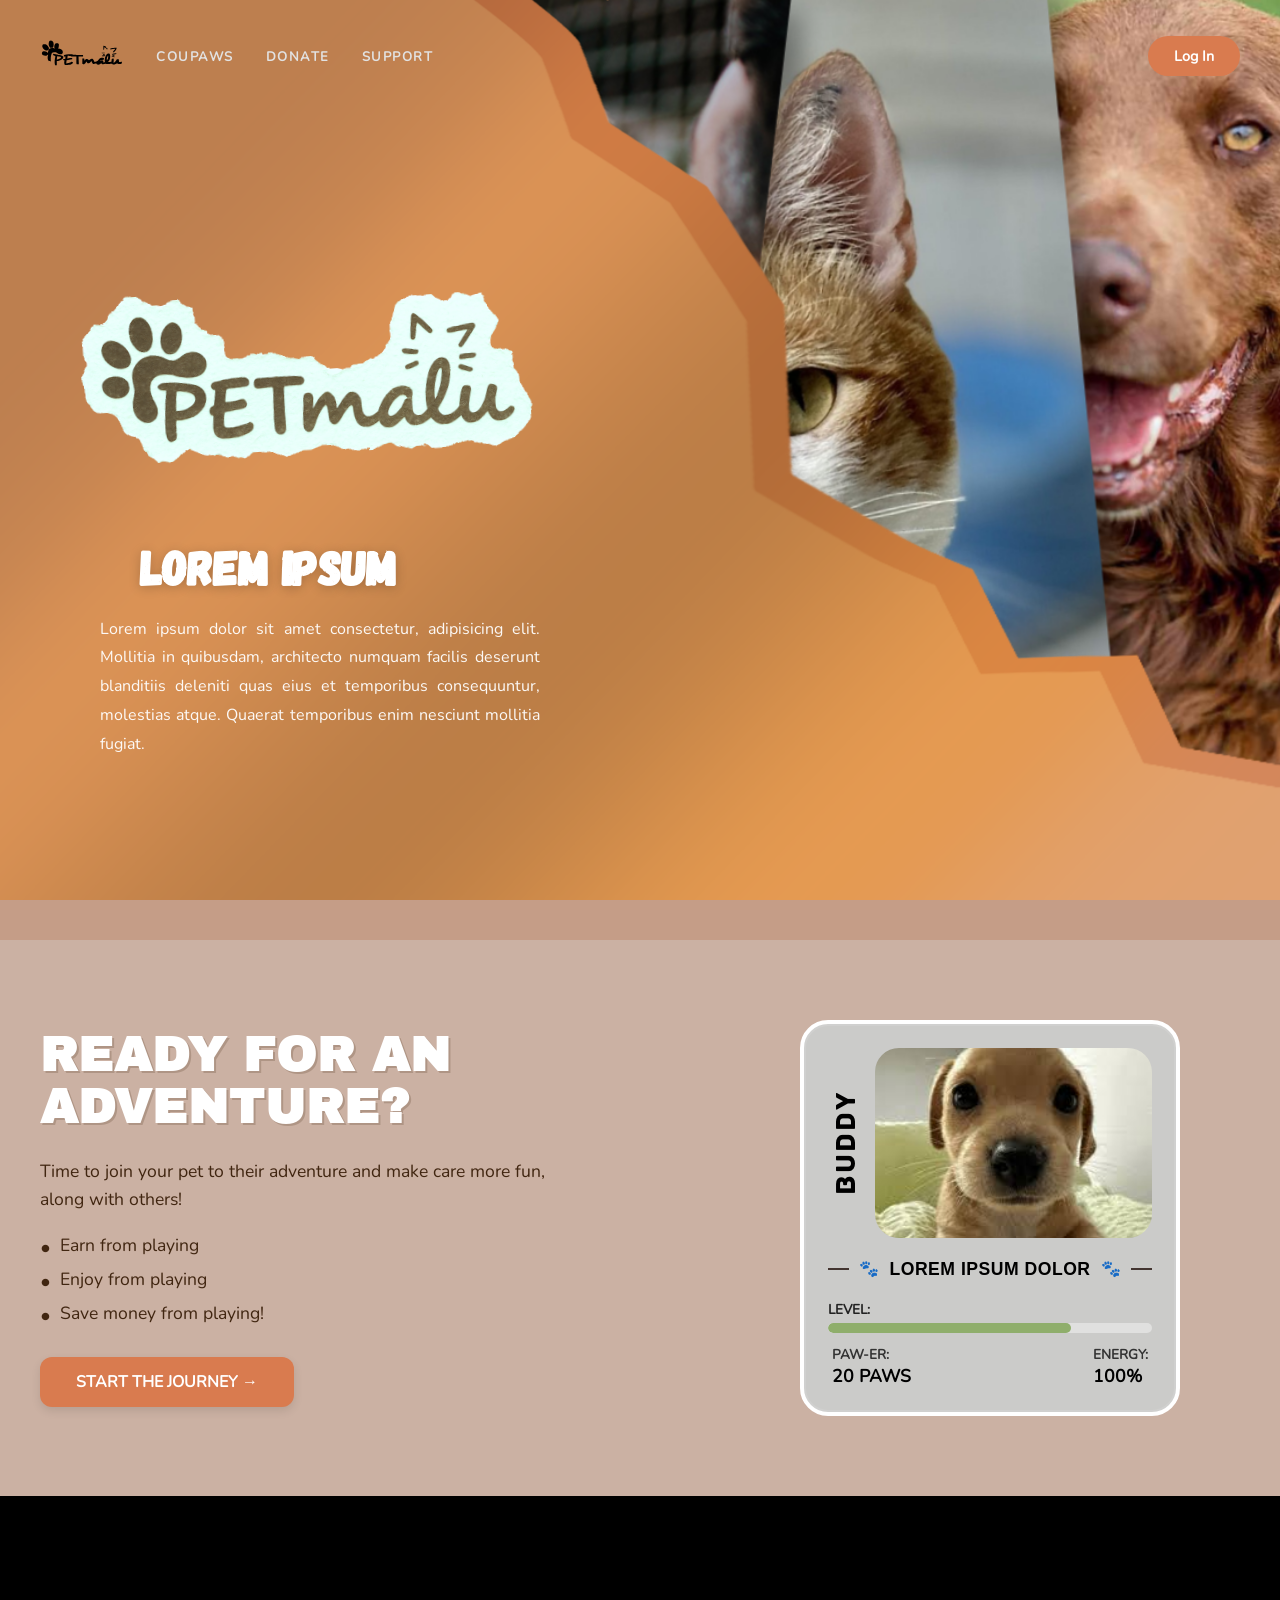
==== Index/index.html @ d02a558d "Ong ong" ====
<!DOCTYPE html>

<html lang="en">

<head>
    <meta charset="UTF-8">
    <meta name="viewport" content="width=device-width, initial-scale=1.0">
    <title>PETmalu</title>
    <link rel="shortcut icon" href="/Assets/FaviconLogo.ico" type="image/x-icon">
    <link rel="stylesheet" href="index_style.css">
    <script src="index_script.js" defer></script>
</head>

<body>

    <nav>
        <a href="#" class="logo" id="logo-backtop">
            <img src="/Assets/Home_HeaderLogoSMALL.svg" alt="PETmalu">
        </a>

        <ul class="nav-links">
            <li><a href="#">Coupaws</a></li>
            <li><a href="#">Donate</a></li>
            <li><a href="#">Support</a></li>
        </ul>
        <button class="btn-login">Log In</button>
        <button class="hamburger" onclick="toggleMenu()">&#9776;</button>
    </nav>

    <section class="hero">

        <div class="harrow hero-left-bg"></div>
        <div class="harrow hero-right-photo"></div>

        <div class="hero-content">
            <div class="main-logo">
                <img src="/Assets/Home_Logo.png" alt="PETmaluMAIN">
            </div>

            <h1>Lorem Ipsum</h1>
            <p>
                Lorem ipsum dolor sit amet consectetur, adipisicing elit. Mollitia in quibusdam, architecto numquam
                facilis deserunt blanditiis deleniti quas eius et temporibus consequuntur, molestias atque. Quaerat
                temporibus enim nesciunt mollitia fugiat.
            </p>

        </div>

    </section>

    <div class="separator"></div>

    <section class="adventure-section">
        <div class="adventure-container">

            <div class="adventure-left">
                <h2>READY FOR AN ADVENTURE?</h2>
                <p class="adventure-subtext">
                    Time to join your pet to their adventure and make care more fun, along with others!
                </p>

                <ul class="adventure-features">
                    <li>Earn from playing</li>
                    <li>Enjoy from playing</li>
                    <li>Save money from playing!</li>
                </ul>

                <button class="btn-journey">START THE JOURNEY &rarr;</button>
            </div>

            <div class="adventure-right">
                <div class="pet-card-slider" id="petCardSlider">

                    <div class="pet-card" id="petCardContent">

                        <div class="card-top-layout">
                            <div class="pet-name-vertical">BUDDY</div>
                            <div class="pet-image-container">
                                <img src="/Assets/wilsonlosiento.png" alt="Pet Avatar" id="cardPetImg">
                            </div>
                        </div>

                        <div class="card-title-divider">
                            <span class="paw-icon">&#128062;</span>
                            <span class="pet-title">LOREM IPSUM DOLOR</span>
                            <span class="paw-icon">&#128062;</span>
                        </div>

                        <div class="card-stats-layout">
                            <div class="level-container">
                                <label>LEVEL:</label>
                                <div class="xp-bar">
                                    <div class="xp-progress" style="width: 75%;"></div>
                                </div>
                            </div>

                            <div class="stat-row">
                                <div class="stat-box">
                                    <span class="stat-label">PAW-ER:</span>
                                    <strong class="stat-value" id="cardPawer">20 PAWS</strong>
                                </div>
                                <div class="stat-box">
                                    <span class="stat-label">ENERGY:</span>
                                    <strong class="stat-value" id="cardEnergy">100%</strong>
                                </div>
                            </div>
                        </div>

                    </div>

                </div>
            </div>

        </div>
    </section>


    <footer>

    </footer>
</body>

</html>
---- Index/index_style.css ----
*, *::before, *::after {
    margin: 0;
    padding: 0;
    box-sizing: border-box;
}

/* === FONTS === */
@font-face {
    font-family: 'Nunito';
    src: url(/Fonts/Nunito/Nunito-VariableFont_wght.ttf) format('truetype');
    font-weight: 400;
    font-style: normal;
    font-display: swap;
}

@font-face {
    font-family: 'Nunito';
    src: url(/Fonts/Nunito/Nunito-Italic-VariableFont_wght.ttf) format('truetype');
    font-weight: 400;
    font-style: italic;
    font-display: swap;
}

@font-face {
    font-family: 'Gagalin';
    src: url(/Fonts/gagalin/Gagalin-Regular.otf) format('opentype');
    font-weight: 400;
    font-style: normal;
    font-display: swap;
}

@font-face {
    font-family: 'ArchivoBlack';
    src: url(/Fonts/Archivo_Black/ArchivoBlack-Regular.ttf) format('truetype');
    font-weight: 400;
    font-style: normal;
    font-display: swap;
}

@font-face {
    font-family: 'Archive';
    src: url(/Fonts/archive/Archive.otf) format('opentype');
    font-weight: 400;
    font-style: normal;
    font-display: swap;
}

/* MAIN PAGE */
body {
    font-family: 'Nunito', sans-serif;
}

nav {
    position: fixed;
    top: 0; left: 0; right: 0;
    z-index: 100;
    display: flex;
    align-items: center;
    padding: 18px 40px;  
    gap: 32px;

    background: rgba(65, 38, 17, 0); 
    backdrop-filter: blur(0px);

    transition: background 0.3s ease, backdrop-filter 0.3s ease, padding 0.3s ease;
}

nav.scrolled {
    background: rgba(65, 38, 17, 0.65); 
    backdrop-filter: blur(12px);       
    padding: 12px 40px;                
    box-shadow: 0 4px 20px rgba(0, 0, 0, 0.15);
}

.logo img {
    height: 70px;
    width: auto;
}

.nav-links {
    display: flex;
    gap: 32px;
    list-style: none;
    padding: 0;
    margin: 0;
}

.nav-links a {
    color: rgb(226, 226, 226);
    text-decoration: none;
    font-size: 0.82rem;
    font-weight: 800;
    letter-spacing: 1.5px;
    text-transform: uppercase;
    transition: opacity 0.2s;
}

.nav-links + .btn-login {
    margin-left: auto;
}

.btn-login {
    background: #d97b4f;
    color: white;
    border: none;
    padding: 10px 26px;
    border-radius: 30px;
    font-family: 'Nunito', sans-serif;
    font-size: 0.9rem;
    font-weight: 700;
    cursor: pointer;
    transition: background 0.2s, transform 0.15s;
}
.btn-login:hover { background: #b85e32; transform: scale(1.04); }

.hamburger {
    display: none;
    background: transparent;
    border: none;
    color: rgb(255, 255, 255);
    font-size: 1.8rem;
    cursor: pointer;
}

/* ═══════════════════════════
   HERO
═══════════════════════════ */
.hero {
    position: relative;
    width: 100%;
    min-height: 100vh;
    display: flex;
    align-items: center;
    overflow: hidden;
}

.harrow {
    position: absolute;
    inset: 0;
    background-repeat: no-repeat;
}

.hero-left-bg {
    background-image: url('/Assets/Home_BG.png');
    background-size: cover;
    background-position: left center;
    z-index: 2;
}

.hero-right-photo {
    background-image: url('/Assets/Home_Pets.png');
    background-size: cover;
    background-position: right center;
    z-index: 1;
}

.hero-content {
    /* border: solid; <-- Debugging: know size*/
    position: relative;
    z-index: 10;
    padding: 120px 40px 60px 0;
    max-width: 700px;
}

/* FIX: removed padding so logo aligns with h1 and p */
.main-logo {
    margin-left: -30px;
    margin-bottom: 0;
}

.main-logo img {
    transform: rotate(-4deg);
    height: 380px;         
    width: auto;
}

.hero-content h1 {
    font-family: 'Gagalin', sans-serif;
    font-size: 3rem;
    color: white;
    text-transform: uppercase;
    margin-top: -50px;      /* gap between logo and h1 */
    padding-left: 140px;
    margin-bottom: 20px;
    text-shadow: 0 2px 12px rgba(0, 0, 0, 0.2);
}

.hero-content p {
    font-size: 1rem;
    line-height: 1.8;
    color: rgba(255, 255, 255, 0.95);
    max-width: 440px;
    margin-left: 100px;
    text-align: justify;
}

.separator {
    background-color: #c59d87;
    padding: 20px;
    width: 100%;
    display: flex;
    justify-content: center;
}

/* ═══════════════════════════
   ADVENTURE SECTION
═══════════════════════════ */
.adventure-section {
    background-color: #cbb1a3; /* Matches your warm background color */
    padding: 80px 40px;
    width: 100%;
    display: flex;
    justify-content: center;
}

.adventure-container {
    max-width: 1200px;
    width: 100%;
    display: flex;
    align-items: center;
    justify-content: space-between;
    gap: 40px;
}

/* Left Content Styles */
.adventure-left {
    flex: 1;
    max-width: 550px;
}

.adventure-left h2 {
    font-family: 'ArchivoBlack', 'Gagalin', sans-serif;
    font-size: 3rem;
    color: #fff; /* White title with a soft offset shadow look */
    text-shadow: 2px 2px 0px rgba(65, 38, 17, 0.2);
    margin-bottom: 24px;
    letter-spacing: 1px;
}

.adventure-subtext {
    font-size: 1.1rem;
    line-height: 1.6;
    color: #412611; /* Dark brown for high contrast readability */
    margin-bottom: 20px;
}

.adventure-features {
    list-style-type: none; /* Removes standard bullets so we can style them */
    margin-bottom: 32px;
}

.adventure-features li {
    font-size: 1.1rem;
    color: #412611;
    margin-bottom: 10px;
    position: relative;
    padding-left: 20px;
}

/* Custom Bullet Point (A neat trick instead of standard dots) */
.adventure-features li::before {
    content: "•";
    position: absolute;
    left: 0;
    color: #412611;
    font-size: 1.3rem;
}

/* Start Journey Button */
.btn-journey {
    background: #d97b4f;
    color: white;
    border: none;
    padding: 14px 36px;
    border-radius: 12px; /* Smooth rounded corners matching your image */
    font-family: 'Nunito', sans-serif;
    font-size: 1rem;
    font-weight: 800;
    text-transform: uppercase;
    cursor: pointer;
    box-shadow: 0 4px 10px rgba(0, 0, 0, 0.1);
    transition: background 0.2s, transform 0.15s;
}

.btn-journey:hover {
    background: #b85e32;
    transform: translateY(-2px);
}

/* Right Content Column holding the placeholder card */
.adventure-right {
    flex: 1;
    display: flex;
    justify-content: center;
    max-width: 500px;
}

.pet-card {
    background: #e1deda; /* Light gray card backing */
    width: 100%;
    max-width: 380px;
    border-radius: 24px; /* Matches your rounded card graphics */
    box-shadow: 0 8px 24px rgba(0, 0, 0, 0.1);
    border: 4px solid #fff; /* Gives it a premium clean border look */
}

/* Card Container Setup */
.pet-card-slider {
    width: 100%;
    max-width: 380px;
    display: flex;
    justify-content: center;
}

/* The Main Card Box */
.pet-card {
    background-color: #cbcbc9; /* Matches the exact matte gray background */
    width: 100%;
    max-width: 380px;
    border-radius: 28px;       /* Smooth rounded card frame */
    padding: 24px;
    box-shadow: inset 0 0 0 2px rgba(255,255,255,0.1); /* Subtle inner depth */
    display: flex;
    flex-direction: column;
    gap: 16px;
    opacity: 1;
    transition: opacity 0.4s ease-in-out;
}

.pet-card.fade-out {
    opacity: 0;
}

/* Image + Vertical Name Row */
.card-top-layout {
    display: flex;
    align-items: center;
    gap: 12px;
    width: 100%;
}

/* The Magic Trick for Vertical Text */
.pet-name-vertical {
    font-family: 'Archive', 'Gagalin', Arial, sans-serif;
    font-size: 1.8rem;
    color: #000000;
    writing-mode: vertical-rl;  /* Rotates text alignment vertically */
    transform: rotate(180deg);    /* Keeps text orientation reading upwards */
    text-align: center;
    letter-spacing: 2px;
}

.pet-image-container {
    flex: 1;
    background: #738c31; /* Matches the landscape greens or backup placeholder color */
    border-radius: 24px;
    height: 190px;
    overflow: hidden;
}

.pet-image-container img {
    width: 100%;
    height: 100%;
    object-fit: cover; /* Keeps real images nicely cropped inside */
}

/* Decorative Title Separator Line */
.card-title-divider {
    display: flex;
    align-items: center;
    justify-content: center;
    gap: 10px;
    width: 100%;
    margin: 4px 0;
}

.card-title-divider::before,
.card-title-divider::after {
    content: "";
    flex: 1;
    height: 2px;
    background-color: #433530; /* Dark alignment line color */
}

.pet-title {
    font-family: Arial, sans-serif;
    font-weight: bold;
    font-size: 1.1rem;
    color: #000;
    text-transform: uppercase;
    letter-spacing: 0.5px;
}

.paw-icon {
    color: #000;
    font-size: 1rem;
}

/* Progress and Stats Layout */
.level-container {
    display: flex;
    flex-direction: column;
    gap: 4px;
    margin-bottom: 12px;
}

.level-container label {
    font-size: 0.85rem;
    font-weight: bold;
    color: #222;
}

.xp-bar {
    background: rgba(255, 255, 255, 0.4);
    border-radius: 20px;
    height: 10px;
    width: 100%;
    overflow: hidden;
}

.xp-progress {
    background: #8fae6b; /* Soft green status fill from your layout design */
    height: 100%;
    border-radius: 20px;
}

/* Side-by-Side Stat Numbers */
.stat-row {
    display: flex;
    justify-content: space-between;
    width: 100%;
    padding: 0 4px;
}

.stat-box {
    display: flex;
    flex-direction: column;
}

.stat-label {
    font-size: 0.85rem;
    color: #333;
    font-weight: bold;
}

.stat-value {
    font-size: 1.1rem;
    color: #000;
    font-weight: 900;
}

/*
    FOOTER
*/
footer {
    background-color: black;
    padding: 100px;
    width: 100%;
    display: flex;
    justify-content: center;
}


/* ═══════════════════════════
   ADVENTURE RESPONSIVE MODIFIER
═══════════════════════════ */
@media (max-width: 768px) {
    .adventure-container {
        flex-direction: column; /* Automatically stacks them on mobile! */
        text-align: center;
        gap: 40px;
    }
    
    .adventure-features li {
        padding-left: 0;
    }
    .adventure-features li::before {
        display: none; /* Cleans up alignment for center text on mobile */
    }
    
    .adventure-left h2 {
        font-size: 2.2rem;
    }
}

/* ═══════════════════════════
   MOBILE (768px and below)
═══════════════════════════ */
@media (max-width: 768px) {

    .hamburger {
        display: block;
    }

    .nav-links + .btn-login {
        margin-left: auto;
    }

    .nav-links {
        flex-direction: column;
        position: absolute;
        top: 90px; left: 0; right: 0;
        background: rgba(65, 38, 17, 0.85);
        padding: 20px;
        gap: 16px;
        text-align: center;
        z-index: 200;

        /* fade + slide animation */
        display: flex;
        opacity: 0;
        pointer-events: none;
        transform: translateY(-10px);
        transition: opacity 0.3s ease, transform 0.3s ease;
    }

    .nav-links.open {
        opacity: 1;
        pointer-events: all;
        transform: translateY(0);
    }

    .nav-links a {
        color: rgb(255, 255, 255);
    }

    .hero-left-bg { display: none; }

    .hero-right-photo {
        background-position: center;
        z-index: 1;
    }

    .hero-right-photo::after {
        content: '';
        position: absolute;
        inset: 0;
        background: rgba(0, 0, 0, 0.45);
        z-index: 1;
    }

    .logo img {
        filter: brightness(0) invert(1);
        height: 100px;
        width: auto;
    }

    .hero-content {
        padding: 120px 24px 40px 24px;
        text-align: center;
        max-width: 100%;
    }

    .main-logo {
        display: flex;
        justify-content: center;   
    }

    .main-logo img {
        height: 140px;
        padding-left: 150px;
        margin-bottom: 20px;             
    }

    .hero-content p {
        text-align: center;
    }
}

/* ═══════════════════════════
   ULTRA-SMALL MOBILE (320px and below)
═══════════════════════════ */
@media (max-width: 360px) {
    nav {
        padding: 10px 16px; /* Shrinks container spacing so buttons don't clip */
        gap: 12px;
    }

    .logo img {
        height: 45px; /* Scales down the header logo so it fits alongside buttons */
    }

    .btn-login {
        padding: 6px 16px; /* Makes the login button thumb-friendly but compact */
        font-size: 0.8rem;
    }

    .hamburger {
        font-size: 1.5rem; /* Scales down hamburger slightly */
    }

    .hero-content {
        padding-top: 90px; /* Prevents header from hiding top elements */
    }

    .main-logo img {
        height: 110px; /* Scales down the big center logo */
    }

    .hero-content h1 {
        font-size: 2rem; /* Softens big heading text so it doesn't split awkwardly into single letters */
    }

    .hero-content p {
        font-size: 0.85rem; /* Keeps line lengths comfortable to read */
    }
}
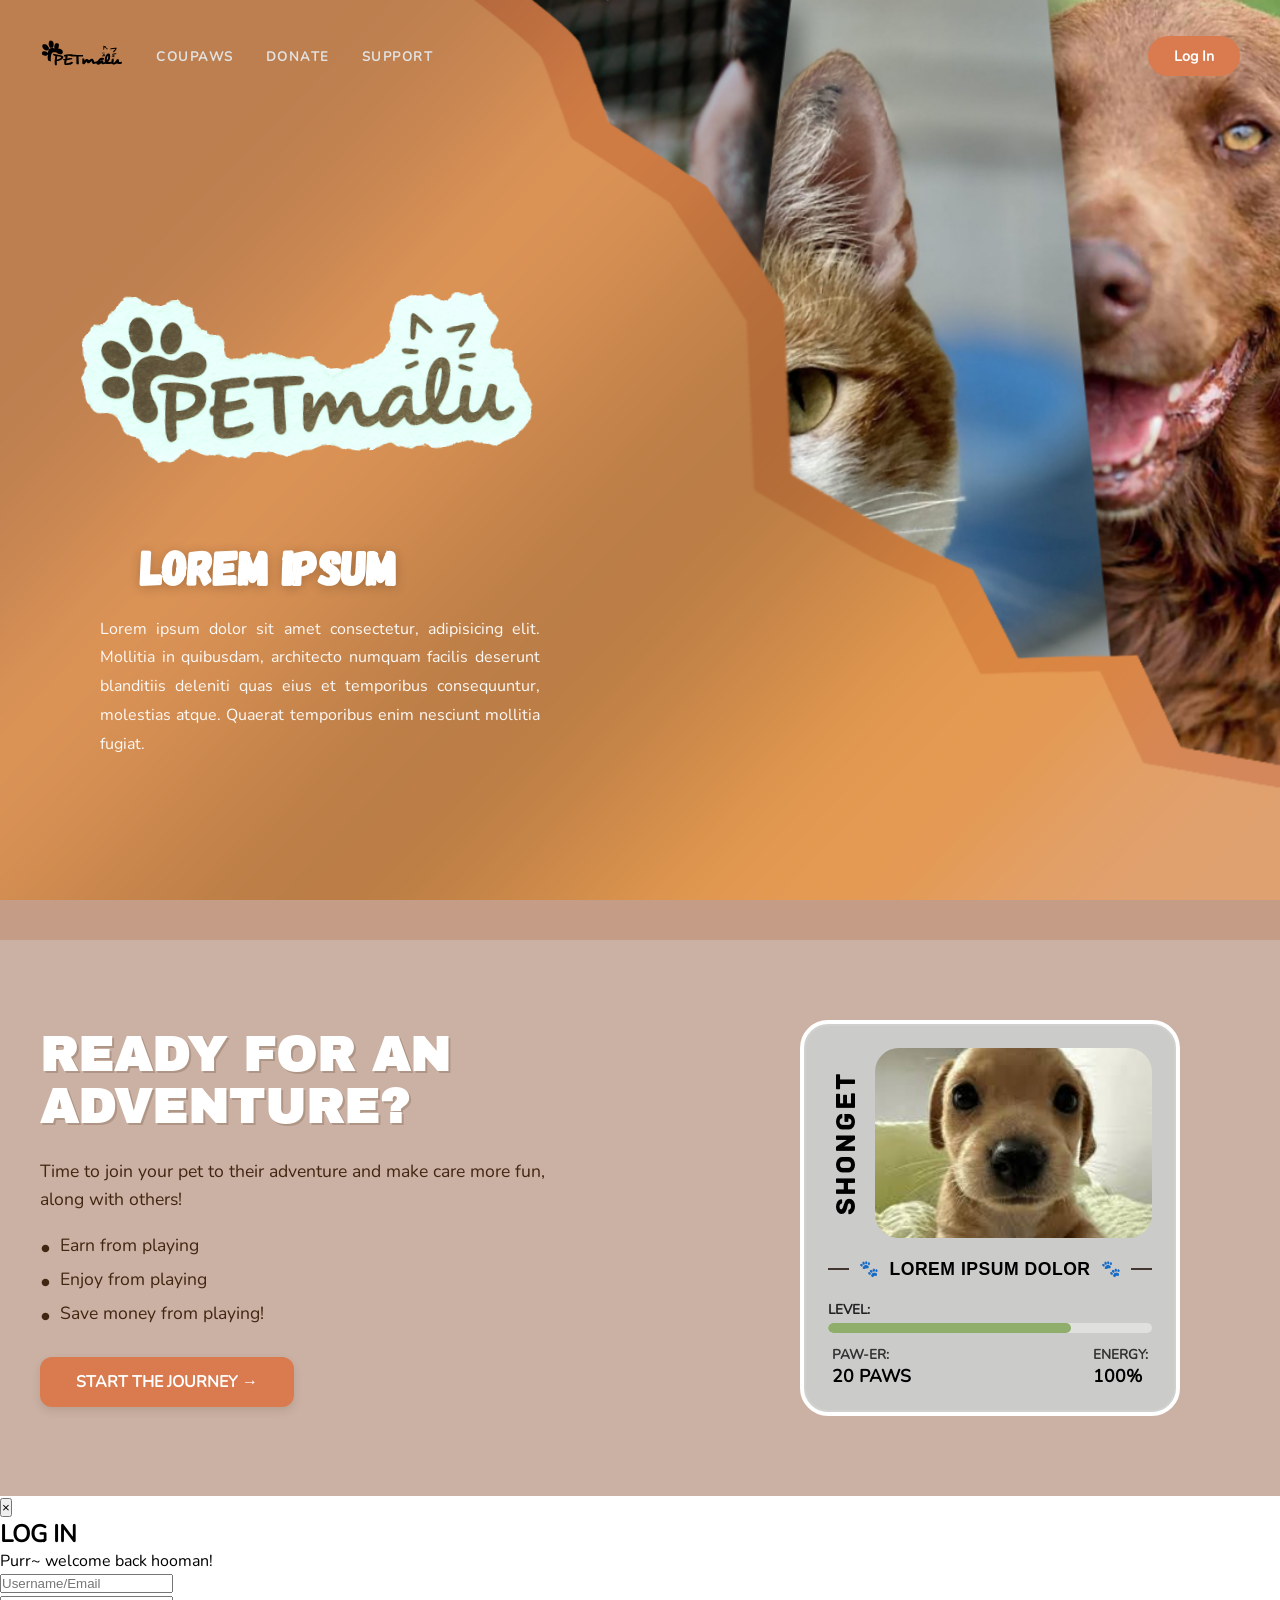
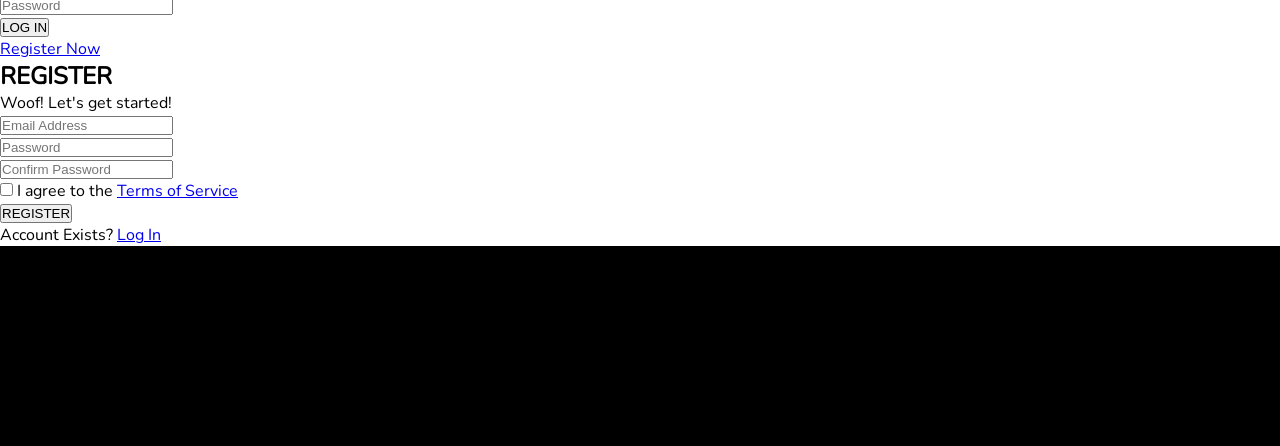
==== commit ca7b6322: "New one" ====
--- a/Index/index.html
+++ b/Index/index.html
@@ -28,7 +28,6 @@
     </nav>
 
     <section class="hero">
-
         <div class="harrow hero-left-bg"></div>
         <div class="harrow hero-right-photo"></div>
 
@@ -36,16 +35,13 @@
             <div class="main-logo">
                 <img src="/Assets/Home_Logo.png" alt="PETmaluMAIN">
             </div>
-
             <h1>Lorem Ipsum</h1>
             <p>
                 Lorem ipsum dolor sit amet consectetur, adipisicing elit. Mollitia in quibusdam, architecto numquam
                 facilis deserunt blanditiis deleniti quas eius et temporibus consequuntur, molestias atque. Quaerat
                 temporibus enim nesciunt mollitia fugiat.
             </p>
-
         </div>
-
     </section>
 
     <div class="separator"></div>
@@ -58,23 +54,20 @@
                 <p class="adventure-subtext">
                     Time to join your pet to their adventure and make care more fun, along with others!
                 </p>
-
                 <ul class="adventure-features">
                     <li>Earn from playing</li>
                     <li>Enjoy from playing</li>
                     <li>Save money from playing!</li>
                 </ul>
-
                 <button class="btn-journey">START THE JOURNEY &rarr;</button>
             </div>
 
             <div class="adventure-right">
                 <div class="pet-card-slider" id="petCardSlider">
-
                     <div class="pet-card" id="petCardContent">
 
                         <div class="card-top-layout">
-                            <div class="pet-name-vertical">BUDDY</div>
+                            <div class="pet-name-vertical">SHONGET</div>
                             <div class="pet-image-container">
                                 <img src="/Assets/wilsonlosiento.png" alt="Pet Avatar" id="cardPetImg">
                             </div>
@@ -93,7 +86,6 @@
                                     <div class="xp-progress" style="width: 75%;"></div>
                                 </div>
                             </div>
-
                             <div class="stat-row">
                                 <div class="stat-box">
                                     <span class="stat-label">PAW-ER:</span>
@@ -107,17 +99,64 @@
                         </div>
 
                     </div>
-
                 </div>
             </div>
 
         </div>
     </section>
 
+    <!-- MODAL -->
+    <div class="modal-overlay" id="authModal">
+        <div class="modal-card">
+            <button class="modal-close" id="closeModalBtn">&times;</button>
 
-    <footer>
+            <!-- LOGIN VIEW -->
+            <div class="auth-view" id="loginView">
+                <h2 class="auth-title">LOG IN</h2>
+                <p class="auth-subtitle">Purr~ welcome back hooman!</p>
+                <form id="loginForm">
+                    <div class="input-group">
+                        <input type="text" id="loginUser" placeholder="Username/Email">
+                    </div>
+                    <div class="input-group">
+                        <input type="password" id="loginPass" placeholder="Password">
+                    </div>
+                    <!-- General form error (wrong credentials, no account) -->
+                    <span class="form-error" id="loginFormError"></span>
+                    <button type="submit" class="btn-auth-submit">LOG IN</button>
+                </form>
+                <p class="auth-switch-text"><a href="#" id="switchToRegister">Register Now</a></p>
+            </div>
 
-    </footer>
+            <!-- REGISTER VIEW -->
+            <div class="auth-view hidden" id="registerView">
+                <h2 class="auth-title">REGISTER</h2>
+                <p class="auth-subtitle">Woof! Let's get started!</p>
+                <form id="registerForm">
+                    <div class="input-group">
+                        <input type="email" id="regEmail" placeholder="Email Address">
+                    </div>
+                    <div class="input-group">
+                        <input type="password" id="regPass" placeholder="Password">
+                    </div>
+                    <div class="input-group">
+                        <input type="password" id="regConfirm" placeholder="Confirm Password">
+                    </div>
+                    <div class="terms-row">
+                        <input type="checkbox" id="agreeTerms">
+                        <label for="agreeTerms">I agree to the <a href="#">Terms of Service</a></label>
+                    </div>
+                    <span class="form-error" id="registerFormError"></span>
+                    <button type="submit" class="btn-auth-submit">REGISTER</button>
+                </form>
+                <p class="auth-switch-text">Account Exists? <a href="#" id="switchToLogin">Log In</a></p>
+            </div>
+
+        </div>
+    </div>
+
+    <footer></footer>
+
 </body>
 
 </html>
